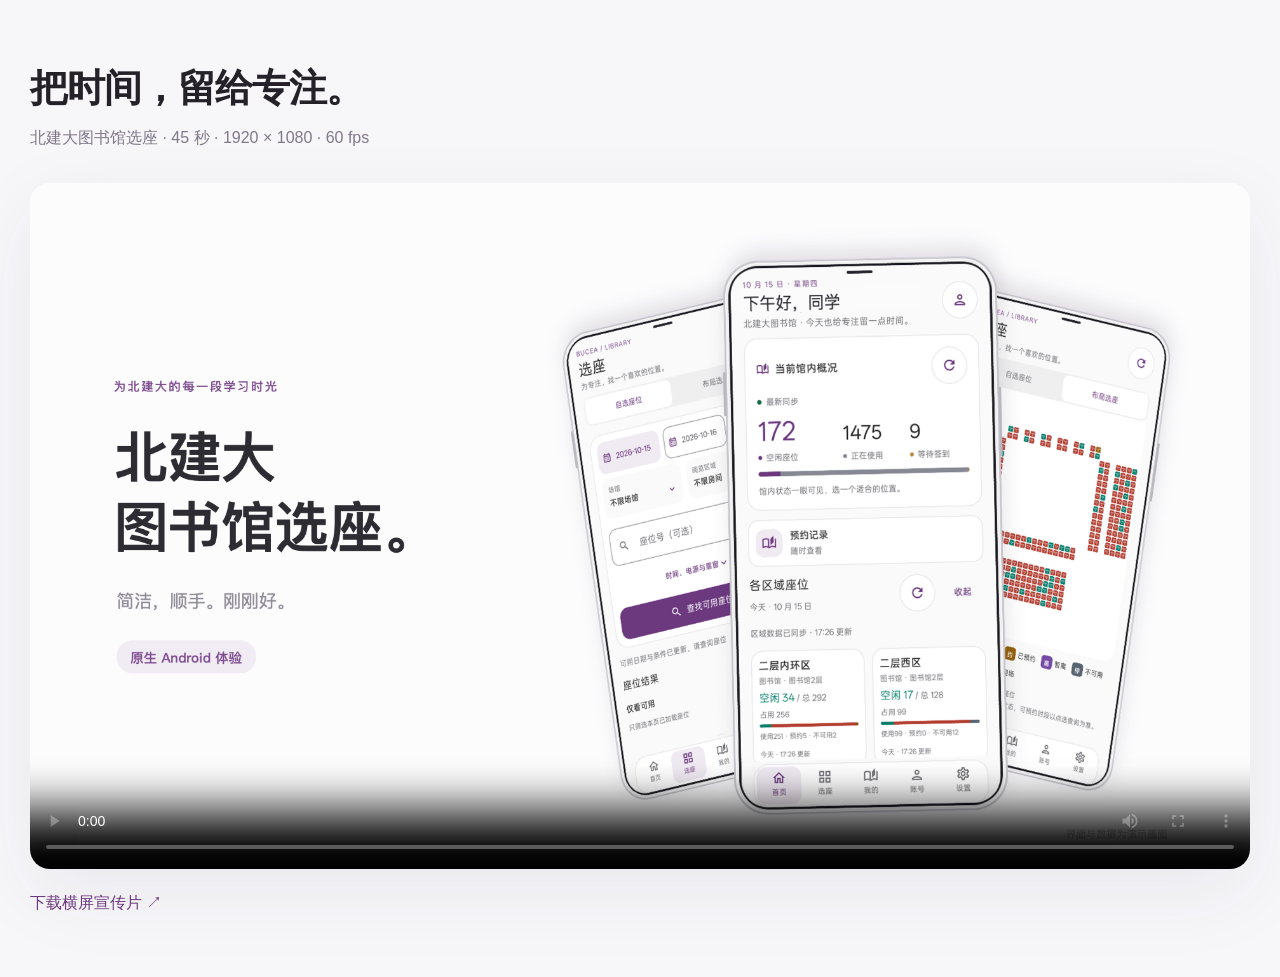
==== promo/preview.html @ 90a6ae3c "feat(promo): add landscape app showcase video" ====
<!doctype html>
<html lang="zh-CN">
<meta charset="utf-8">
<meta name="viewport" content="width=device-width,initial-scale=1">
<title>北建大图书馆选座 · 宣传片</title>
<style>
*{box-sizing:border-box}body{margin:0;background:#f7f7fa;color:#252129;font-family:-apple-system,BlinkMacSystemFont,"PingFang SC",sans-serif}main{max-width:1440px;margin:7vh auto;padding:0 30px}h1{font-size:clamp(24px,3vw,40px);letter-spacing:-1px;margin:0 0 14px}p{color:#807888;margin:0 0 34px}video{display:block;width:100%;aspect-ratio:16/9;background:#fff;border-radius:20px;box-shadow:0 24px 80px #34243f12}a{display:inline-block;margin-top:24px;color:#6c397f;text-decoration:none;font-weight:500}
</style>
<main>
<h1>把时间，留给专注。</h1>
<p>北建大图书馆选座 · 45 秒 · 1920 × 1080 · 60 fps</p>
<video controls playsinline preload="metadata" poster="cover.png" src="bucea-library-promo-landscape.mp4"></video>
<a href="bucea-library-promo-landscape.mp4" download>下载横屏宣传片 ↗</a>
</main>
</html>
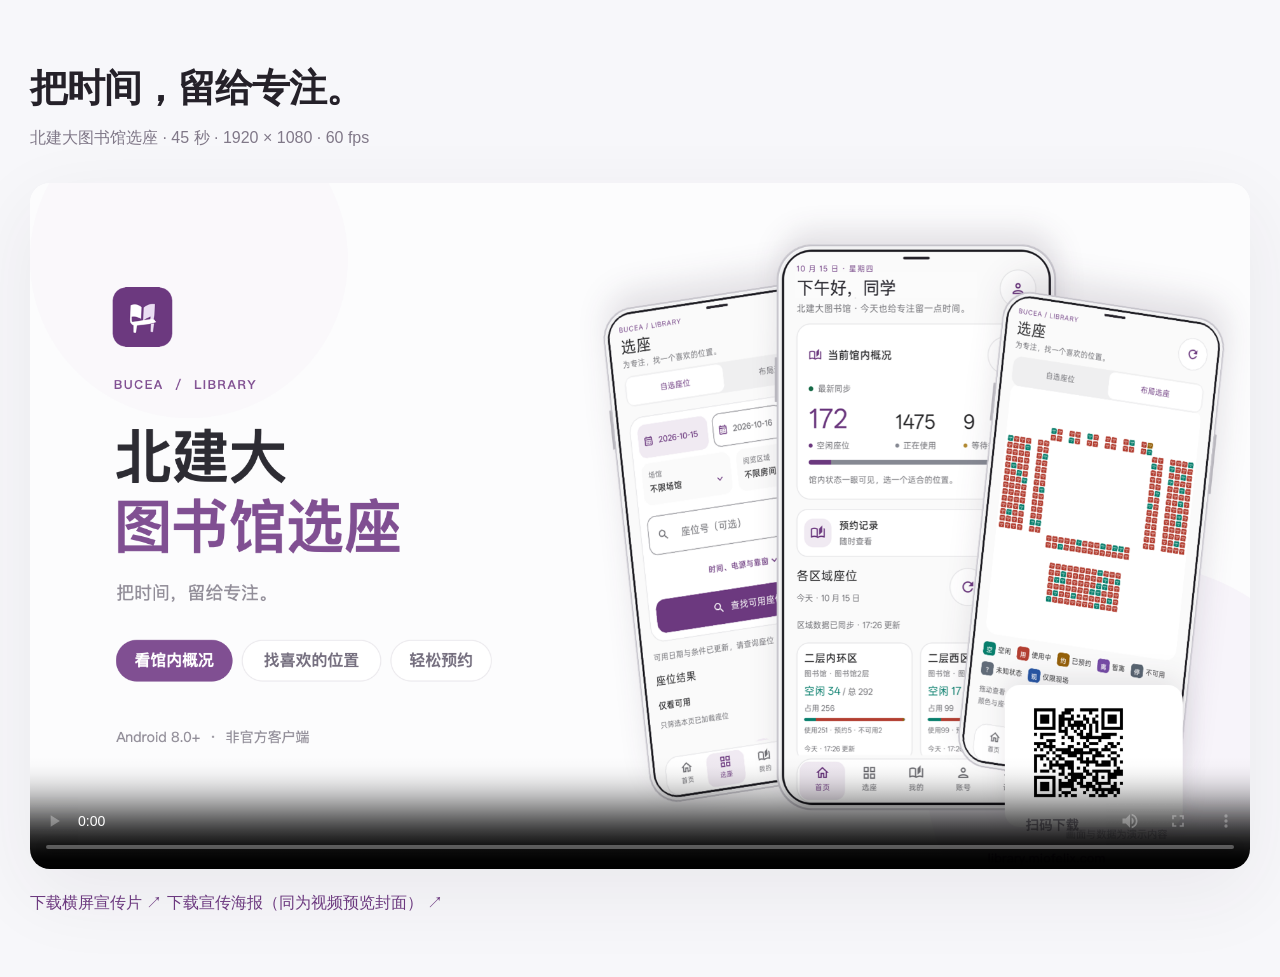
==== commit 3ed66426: "feat(promo): add shareable video cover" ====
--- a/promo/preview.html
+++ b/promo/preview.html
@@ -11,5 +11,6 @@
 <p>北建大图书馆选座 · 45 秒 · 1920 × 1080 · 60 fps</p>
 <video controls playsinline preload="metadata" poster="cover.png" src="bucea-library-promo-landscape.mp4"></video>
 <a href="bucea-library-promo-landscape.mp4" download>下载横屏宣传片 ↗</a>
+<a href="cover.png" download>下载宣传海报（同为视频预览封面） ↗</a>
 </main>
 </html>
